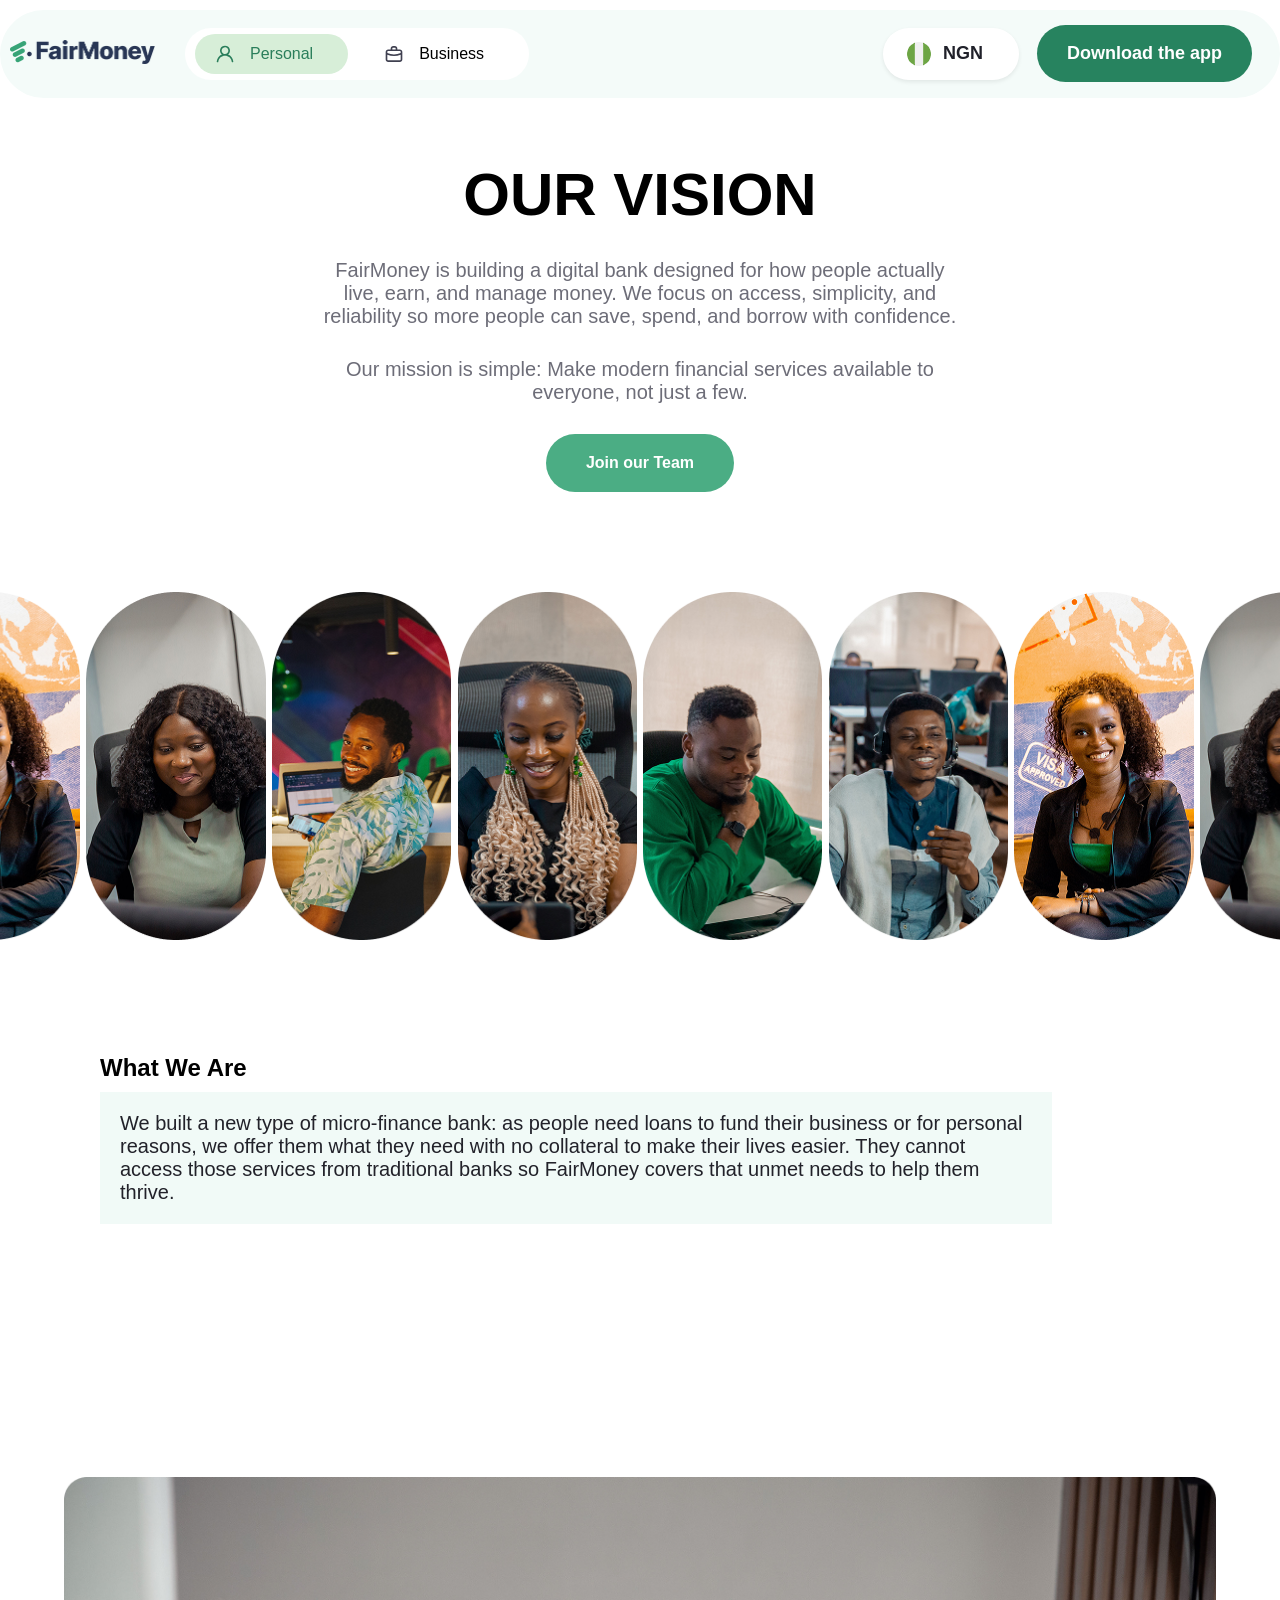
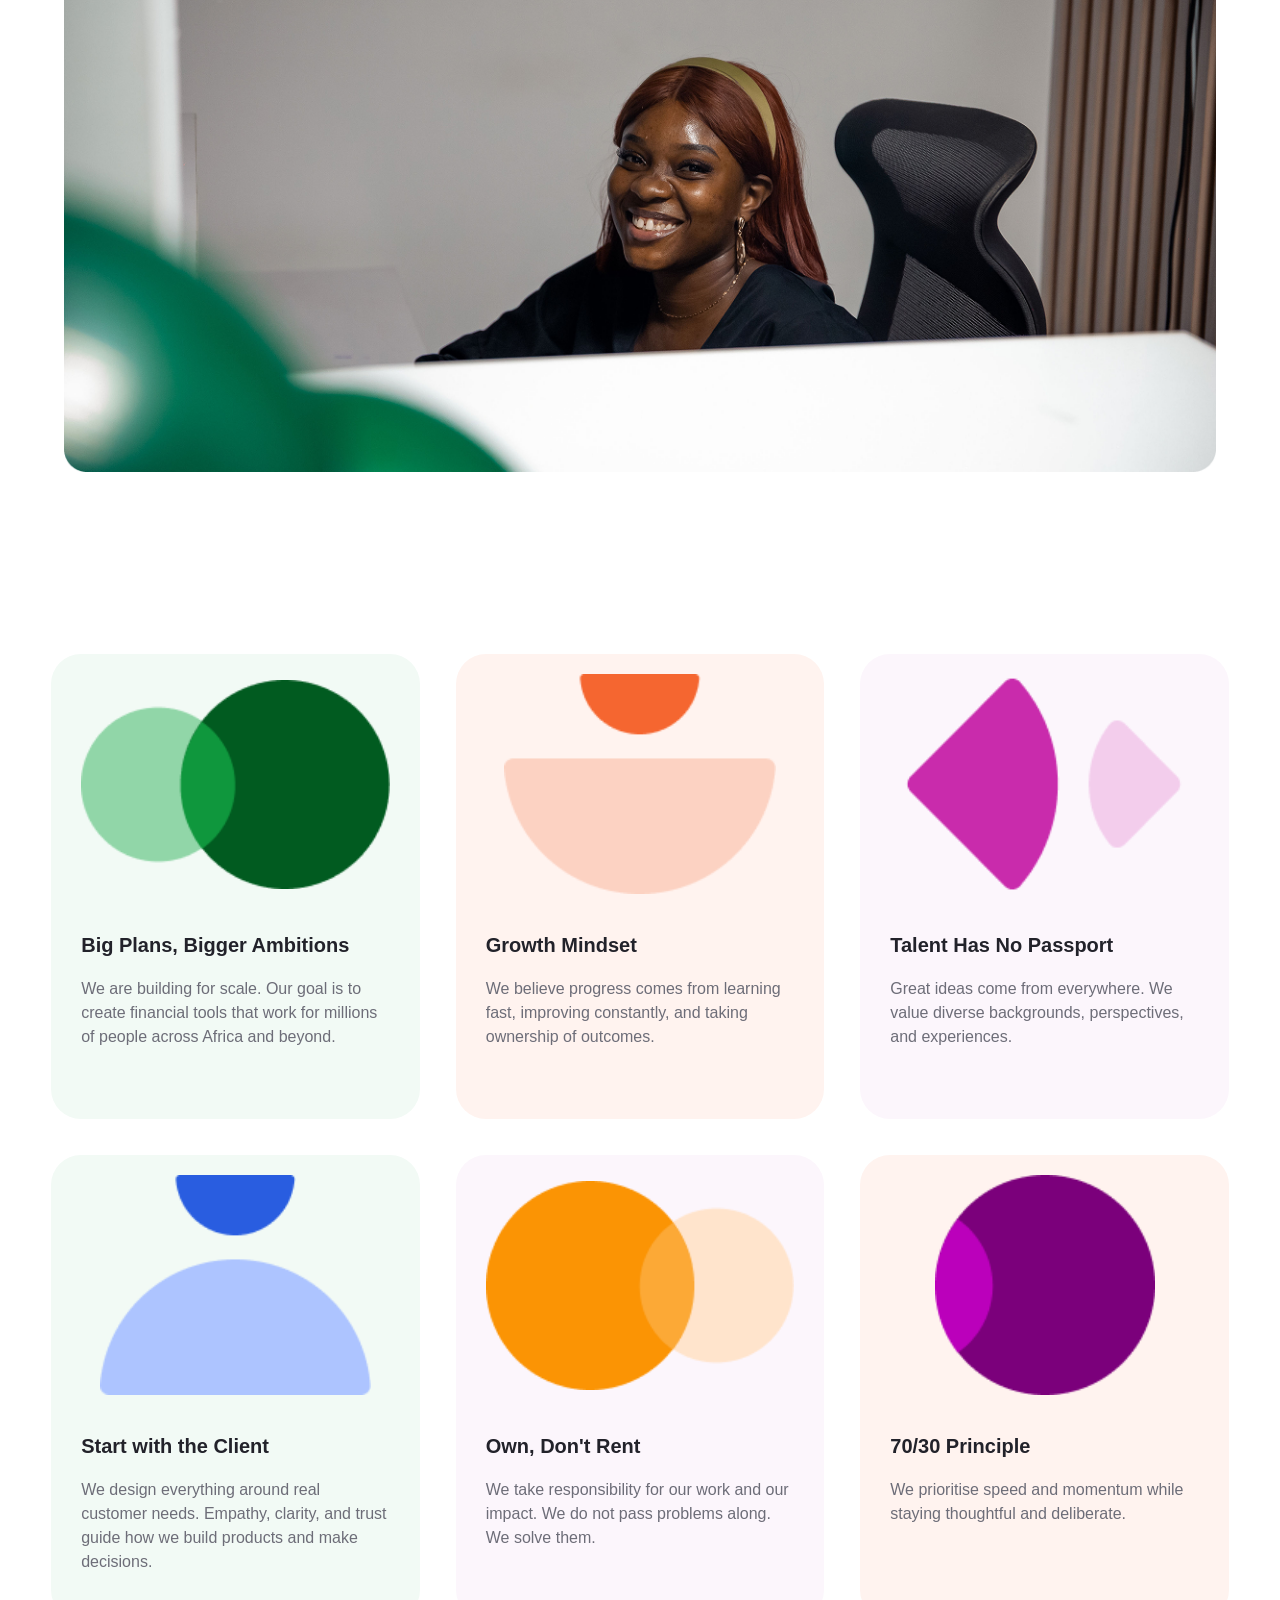
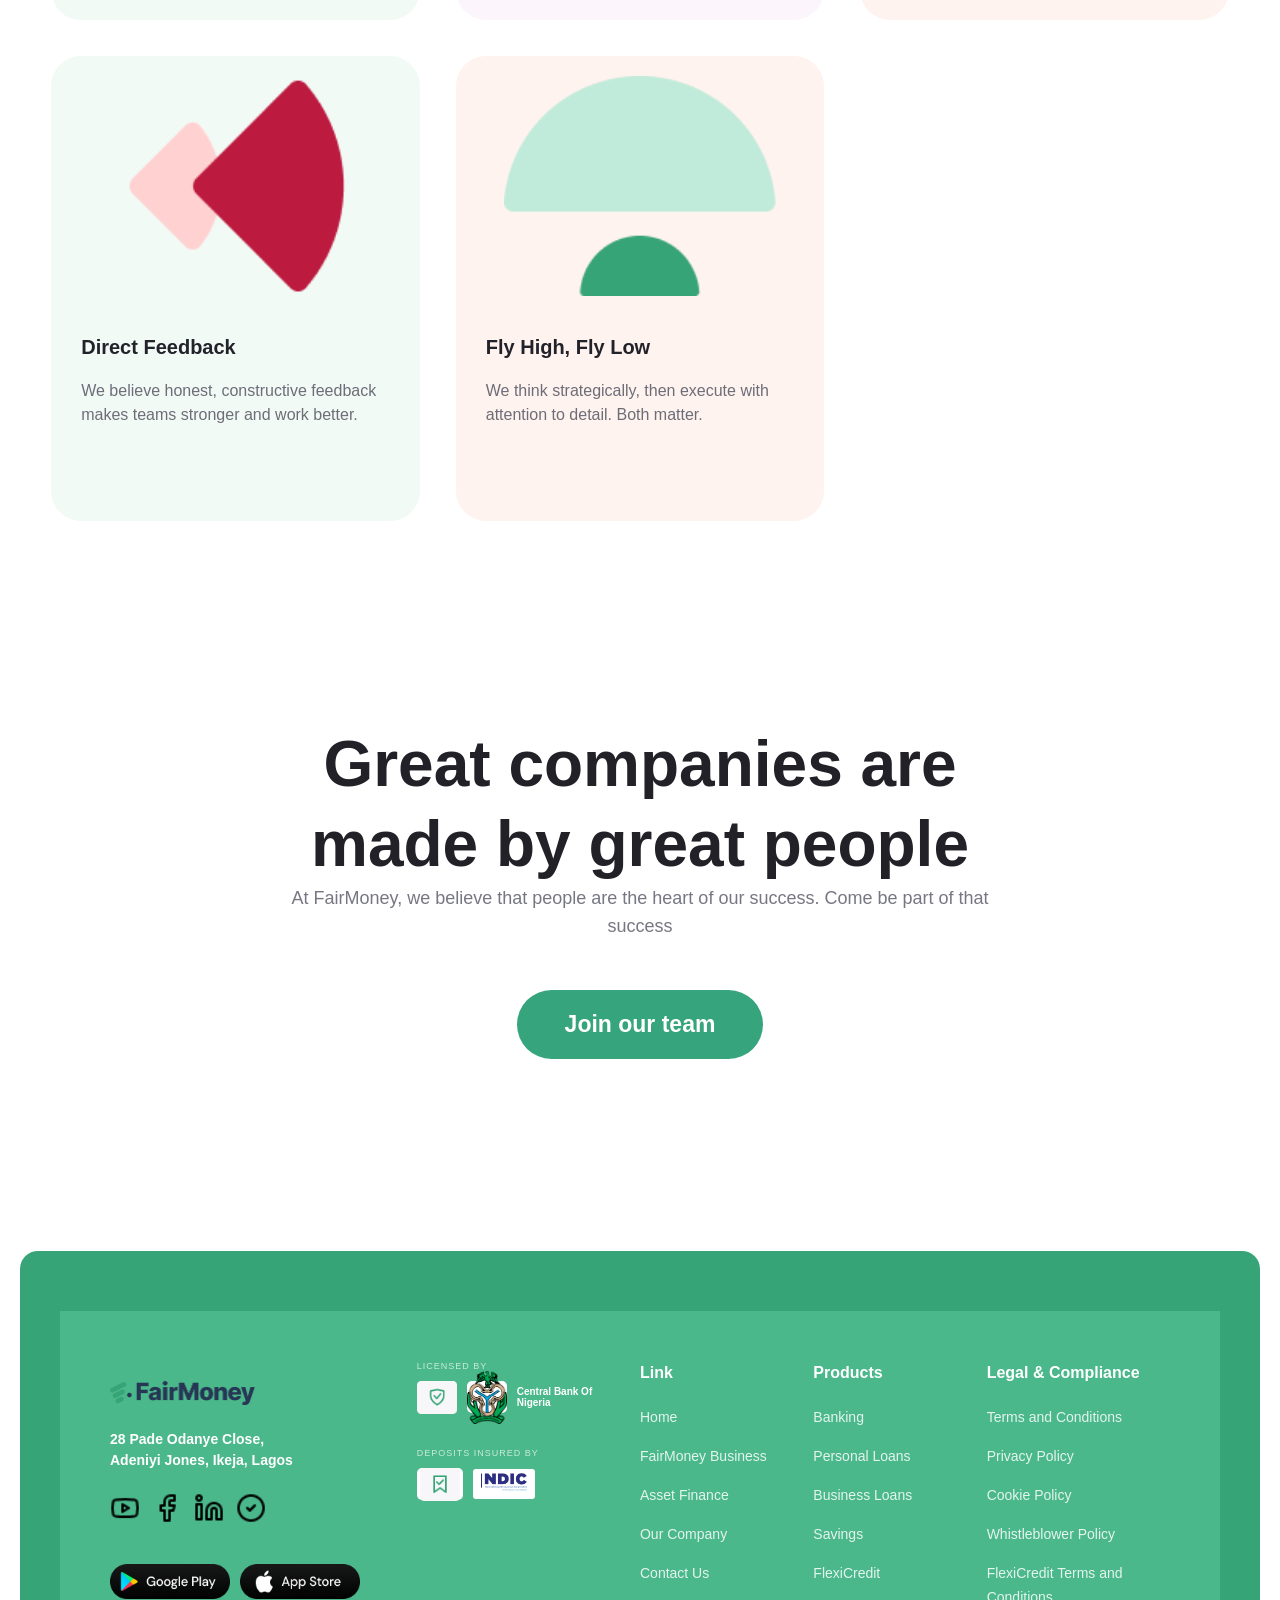
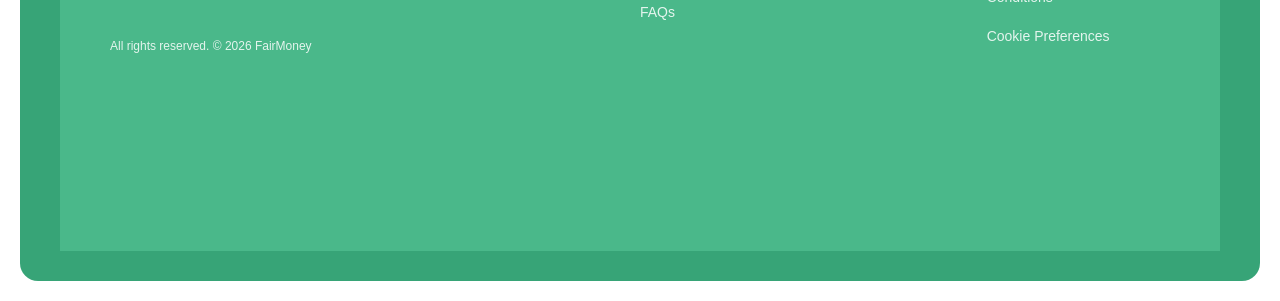
==== otherhtmlfiles/aboutus.html @ 2ae4a9d5 "first commit" ====
<!DOCTYPE html>
<html lang="en">

<head>
    <meta charset="UTF-8">
    <meta name="viewport" content="width=device-width, initial-scale=1.0">
    <title>Document</title>
    <link rel="stylesheet" href="https://cdnjs.cloudflare.com/ajax/libs/font-awesome/7.3.1/css/all.css"
        integrity="sha512-x9WwyMYBnlXMNQ6kQ/Lyzu1NqIhLQKL5Oq6xByfXuRj7s9CskyCbLv/1IjqzJmXwFXWr0ov6jBV7Qbc0hh9nHg=="
        crossorigin="anonymous" referrerpolicy="no-referrer">
   
    <link rel="stylesheet" href="../othercssfiles/aboutus.css">
</head>

<body>
     <header>
        <nav>
            <div class="left">
                <a href=""><img src="../images/fairmoney-logo-DR-jkARz.png" alt="" class="logo">
                </a>
                <div class="button-container">

                    <!-- PERSONAL -->
                    <div class="dropdown">

                        <a href="#" class="green-btn">
                            <img src="../images/default (36).png" alt="">
                            Personal
                            <i class="fa-solid fa-chevron-down"></i>
                        </a>

                        <!-- Personal dropdown starts here -->
                        <div class="dropdown-content">

                            <a href="#">
                                <div class="drop-icon">🏦</div>
                                <h3>Banking</h3>
                            </a>

                            <a href="#">
                                <div class="drop-icon ">💰</div>
                                <h3>Faqs </h3>
                            </a>

                            <a href="#">
                                <div class="drop-icon">🐷</div>
                                <h3>Fairtarget</h3>
                            </a>

                            <a href="#">
                                <div class="drop-icon">📰</div>
                                <h3>Contact Us</h3>
                            </a>

                            <a href="#">
                                <div class="drop-icon">🏢</div>
                                <h3>About Us</h3>
                            </a>

                            <a href="#">
                                <div class="drop-icon">❔</div>
                                <h3>Help and Support</h3>
                            </a>

                        </div>
                    </div>


                    <!-- BUSINESS -->
                    <div class="dropdown">

                        <a href="#" class="white-btn">
                            <img src="../images/default (35).png" alt="">
                            Business
                            <i class="fa-solid fa-chevron-down"></i>
                        </a>

                        <!-- Business dropdown goes here -->
                        <div class="business-dropdown">
                            <!-- Business items will go here -->
                        </div>

                    </div>

                </div>
            </div>
            <div class="nav-right">

                <div class="currency-dropdown">

                    <div class="currency">
                        <img src="../images/default (33).png" alt="">
                        <span>NGN</span>
                        <i class="fa-solid fa-chevron-down"></i>
                    </div>

                    <div class="dropdown-content">

                        <a href="#">
                            <img src="../images/default (33).png" alt="">
                            <span>NGN</span>
                        </a>

                        <a href="#">
                            <img src="kenya.png" alt="">
                            <span>UGA</span>
                        </a>

                        <a href="#">
                            <img src="uganda.png" alt="">
                            <span>ZMB</span>
                        </a>

                    </div>

                </div>

                <a href="#" class="download-btn">
                    Download the app
                </a>
                <a href=""><i class="fa-sharp fa-solid fa-bars"></i></a>


            </div>


        </nav>


    </header>

    
    <section>
        <div class="messi">
            <h1>
                OUR VISION
            </h1>
            <p>FairMoney is building a digital bank designed for how people actually live, earn, and manage money. We
                focus on access, simplicity, and reliability so more people can save, spend, and borrow with confidence.
            </p>
            <p class="poy">Our mission is simple: Make modern financial services available to everyone, not just a few.
            </p>
            <a href="">Join our Team</a>
        </div>


        <!-- <div class="ronaldo">
            <div id="carouselMultiple" class="carousel slide" data-bs-ends="stop"
                style="--bs-carousel-items: 7; --bs-carousel-items-gap: 12em;">
                <div class="d-flex justify-content-between align-items-center">
                    <h5 class="mb-0"></h5>
                    <div>
                        <button class="btn-icon btn-sm" type="button" data-bs-target="#carouselMultiple"
                            data-bs-slide="prev" style="--bs-carousel-control-icon-width: 1rem;">
                            <span class="carousel-icon-prev" aria-hidden="true"></span>
                            <span class="visually-hidden">Previous</span>
                        </button>
                        <button class="btn-icon btn-sm" type="button" data-bs-target="#carouselMultiple"
                            data-bs-slide="next" style="--bs-carousel-control-icon-width: 1rem;">
                            <span class="carousel-icon-next" aria-hidden="true"></span>
                            <span class="visually-hidden">Next</span>
                        </button>
                    </div> -->
                </div>
                <div class="poiu">
                    <div class=""><img src="../images/about-gallery-1-new-TmbBQTeA.png"></div>
                    <div class=""><img src="../images/about-gallery-2-new-Dpon4orM.png"></div>
                    <div class=""><img src="../images/about-gallery-3-new-DwmYxw9A.png"></div>
                    <div class=""><img src="../images/about-gallery-4-new-BgYVNwu7.png"></div>
                    <div class=""><img src="../images/about-gallery-5-new-BTYvTz7O.png"></div>
                    <div class=""><img src="../images/about-gallery-6-new-C3ZZVlAh.png"></div>
                    <div class=""><img src="../images/about-gallery-1-new-TmbBQTeA.png"></div>
                    <div class=""><img src="../images/about-gallery-2-new-Dpon4orM.png"></div>
                </div>
            </div>
        </div>
    </section>
    <section>
        <div class="what">
            <h1>
                What We Are
            </h1>
            <p>We built a new type of micro-finance bank: as people need loans to fund their business or for personal
                reasons, we offer them what they need with no collateral to make their lives easier. They cannot access
                those services from traditional banks so FairMoney covers that unmet needs to help them thrive.</p>
        </div>
    </section>
    <section>
        <div class="popop">
            <img src="../images/about-team-collab-BEfONWB-.png" alt="">

        </div>
    </section>

    <!-- 
    <section>
            <div class="first-flex">
            <div class="fiii">
                <img src="../images/default (1).png" alt="">
                <h2>Big Plans, Bigger Ambitions</h2>
                <p>We are building for scale. Our goal is to create financial tools that work for millions of people
                    across Africa and beyond.</p>
            </div>
            <div class="sec">
                <img src="../images/default (4).png" alt="">
                <h2>Growth Mindset</h2>
                <p>We believe progress comes from learning fast, improving constantly, and taking ownership of
                    outcomes</p>
            </div>
            <div class="the">
                <img src="../images/default (5).png" alt="">
                <h2>Talent Has No Passport</h2>
                <p>Great ideas come from everywhere. We value diverse backgrounds, perspectives, and experiences.
                </p>
            </div>
        </div>
        <div class="second-flex">
            <div class="fir">
                <img src="../images/default (3).png" alt="">
                <h2>Start with the Client</h2>
                <p>We design everything around real customer needs. Empathy, clarity, and trust guide how we build
                    products and make decisions.</p>
            </div>
            <div class="second">
                <img src="../images/orange.png" alt="">
                <h2>Own, Don't Rent </h2>
                <p>We take responsibility for our work and our impact. We do not pass problems along. We solve them.</p>
            </div>
            <div class="third">
                <img src="../images/default (39).png" alt="">
                <h2>70/30 Principle</h2>
                <p>We prioritise speed and momentum while staying thoughtful and deliberate.</p>
            </div>
        </div>
    </section> -->

    <section class="values-container">

        <div class="card green">
            <div class="image">
                <img src="../images/greeeeen.png" alt="">
            </div>
            <h2>Big Plans, Bigger Ambitions</h2>
            <p>
                We are building for scale. Our goal is
                to create financial tools that work for
                millions of people across Africa and
                beyond.
            </p>
        </div>

        <div class="card peach">
            <div class="image">
                <img src="../images/default (4).png" alt="">
            </div>
            <h2>Growth Mindset</h2>
            <p>
                We believe progress comes from
                learning fast, improving constantly,
                and taking ownership of outcomes.
            </p>
        </div>

        <div class="card purple">
            <div class="image">
                <img src="../images/default (5).png" alt="">
            </div>
            <h2>Talent Has No Passport</h2>
            <p>
                Great ideas come from everywhere.
                We value diverse backgrounds,
                perspectives, and experiences.
            </p>
        </div>

        <div class="card green">
            <div class="image">
                <img src="../images/default (3).png" alt="">
            </div>
            <h2>Start with the Client</h2>
            <p>
                We design everything around real
                customer needs. Empathy, clarity,
                and trust guide how we build
                products and make decisions.
            </p>
        </div>

        <div class="card purple">
            <div class="image">
                <img src="../images/orange.png" alt="">
            </div>
            <h2>Own, Don't Rent</h2>
            <p>
                We take responsibility for our work
                and our impact. We do not pass
                problems along. We solve them.
            </p>
        </div>

        <div class="card peach">
            <div class="image">
                <img src="../images/default (39).png" alt="">
            </div>
            <h2>70/30 Principle</h2>
            <p>
                We prioritise speed and momentum
                while staying thoughtful and
                deliberate.
            </p>
        </div>
        <div class="card green">
            <div class="image">
                <img src="../images/default (40).png" alt="">
            </div>
            <h2>Direct Feedback</h2>
            <p>
                We believe honest, constructive feedback makes teams stronger and work better.
            </p>
        </div>

        <div class="card peach">
            <div class="image">
                <img src="../images/green.png" alt="">
            </div>
            <h2>Fly High, Fly Low</h2>
            <p>

                We think strategically, then execute with attention to detail. Both matter.
            </p>
        </div>


    </section>
    <section class="hero">
        <div class="container">

            <h1>
                Great companies are
                made by great people
            </h1>

            <p>
                At FairMoney, we believe that people are the heart of our
                success. Come be part of that success
            </p>

            <a href="#" class="btn">Join our team</a>

        </div>
    </section>
 <footer class="footer">
        <div class="footer-inner">

            <!-- COLUMN 1 -->
            <div class="col brand-col">
                <img src="../images/fairmoney-logo-DR-jkARz.png" class="logo" alt="FairMoney">
                <p class="address">28 Pade Odanye Close,<br>Adeniyi Jones, Ikeja, Lagos</p>

                <div class="socials">
                    <a href="#"><img src="../images/default (25).png" alt=""></a>
                    <a href="#"><img src="../images/default (27).png" alt=""></a>
                    <a href="#"><img src="../images/default (28).png" alt=""></a>
                    <a href="#"><img src="../images/default (29).png" alt=""></a>
                </div>

                <div class="store-btns">
                    <a href="#"><img src="../images/google-play-button-NqrgYMx6 (1).png" alt="Google Play"></a>
                    <a href="#"><img src="../images/app-store-button-BfQfPJOT.png" alt="App Store"></a>
                </div>

                <p class="copy">All rights reserved. © 2026 FairMoney</p>
            </div>

            <!-- COLUMN 2 -->
            <div class="col license-col">
                <p class="label">LICENSED BY</p>
                <div class="badge-row">
                    <div class="badge-white"><img src="../images/default (21).png" alt=""></div>
                    <div class="badge-white"><img src="../images/cbn-logo-official-BcwKI2SC (1).png" alt=""></div>
                    <span>Central Bank Of Nigeria</span>
                </div>

                <p class="label second">DEPOSITS INSURED BY</p>
                <div class="badge-row">
                    <div class="badge-white"><img src="../images/default (22).png" alt=""></div>
                    <div class="ndic-badge"><img src="../images/ndic-logo-updated-h6NStarR (1).png" alt="NDIC"></div>
                </div>
            </div>

            <!-- COLUMN 3 -->
            <div class="col">
                <h4>Link</h4>
                <a href="#">Home</a>
                <a href="#">FairMoney Business</a>
                <a href="#">Asset Finance</a>
                <a href="#">Our Company</a>
                <a href="#">Contact Us</a>
                <a href="#">FAQs</a>
            </div>

            <!-- COLUMN 4 -->
            <div class="col">
                <h4>Products</h4>
                <a href="#">Banking</a>
                <a href="#">Personal Loans</a>
                <a href="#">Business Loans</a>
                <a href="#">Savings</a>
                <a href="#">FlexiCredit</a>
            </div>

            <!-- COLUMN 5 -->
            <div class="col">
                <h4>Legal & Compliance</h4>
                <a href="#">Terms and Conditions</a>
                <a href="#">Privacy Policy</a>
                <a href="#">Cookie Policy</a>
                <a href="#">Whistleblower Policy</a>
                <a href="#">FlexiCredit Terms and Conditions</a>
                <a href="#">Cookie Preferences</a>
            </div>

        </div>
    </footer>
</body>


</html>
---- othercssfiles/aboutus.css ----
* {
    margin: 0;
    padding: 0;
    box-sizing: border-box;
}

body {
    font-family: Inter, sans-serif;
    background-color: white;
}

html {
    scroll-behavior: smooth;
}

body {
    font-family: Inter, sans-serif;


    background: #ffffff;

    -webkit-font-smoothing: antialiased;
}

/* img {
    display: block;
    max-width: 100%;
} */

a {
    text-decoration: none;
    color: inherit;
}

button {
    font-family: inherit;
}


header {
    display: flex;
    justify-content: space-between;
    align-items: center;
    position: relative;
}

nav {
    padding: 10px;
    width: 80%;
    margin: 10px auto;
    background-color: #F4FBF9;
    border-radius: 50px;
    display: flex;
    align-items: center;
    justify-content: space-between;
    position: fixed;
    top: 0;
    left: 0;
    width: 100%;
    z-index: 9999;
}

.left {
    display: flex;
    align-items: center;
    gap: 30px;
}

.logo {
    width: 200px;
    margin-top: 20px;

}

.button-container {
    display: flex;
    align-items: center;
    background-color: white;
    gap: 1em;
    border-radius: 50px;
    padding: 6px 10px;
}

.button-container a {
    display: flex;
    align-items: center;
    justify-content: center;
    gap: 15px;
    padding: 10px 20px;
    border-radius: 50px;
    text-decoration: none;
    flex: 1;
}

.green-btn {
    background-color: #D7EED8;
    color: #2A7E5B;
}

.white-btn {
    background-color: white;
    color: black;
    /* border: 2px solid #008b3c; */
}

.nav-right {
    display: flex;
    align-items: center;
    gap: 18px;
}

/* NGN */
.currency {
    display: flex;
    align-items: center;
    gap: 12px;
    background-color: white;
    padding: 8px 10px;
    border-radius: 40px;
    box-shadow: 0 2px 4px rgba(0, 0, 0, 0.08);
    font-size: 18px;
    font-weight: 600;
    color: #20212a;
}

/* Nigerian flag */
.nigeria-flag {
    width: 36px;
    height: 36px;
    border-radius: 50%;
    background: linear-gradient(to right,
            #68a545 33.3%,
            white 33.3%,
            white 66.6%,
            #68a545 66.6%);
}

/* Download button */
.download-btn {
    background-color: #27835f;
    color: white;
    text-decoration: none;
    padding: 18px 30px;
    border-radius: 40px;
    font-size: 18px;
    font-weight: 600;
}





header a {
    text-decoration: none;
    color: black;
}

.currency-dropdown {
    position: relative;
}

.currency {
    display: flex;
    align-items: center;
    gap: 12px;
    background: white;
    padding: 14px 24px;
    border-radius: 40px;
    cursor: pointer;
}

.dropdown-content {
    display: none;
    position: absolute;
    top: 60px;
    right: 0;
    width: 220px;
    background: white;
    padding: 10px;
    border-radius: 15px;
    box-shadow: 0 4px 15px rgba(0, 0, 0, 0.1);
    z-index: 10;
}

.dropdown-content a {
    display: flex;
    align-items: center;
    gap: 12px;
    padding: 12px;
    text-decoration: none;
    color: #222;
    border-radius: 8px;
}

.dropdown-content a img {
    width: 30px;
    height: 30px;
    object-fit: cover;
}

.dropdown-content a:hover {
    background: #f0f7f3;
}

.currency-dropdown:hover .dropdown-content {
    display: block;
}

.dropdown {
    position: relative;
}

.dropdown-content,
.business-dropdown {
    display: none;
    position: absolute;
    top: 100%;
    left: 0;
    width: 400px;
    background: white;
    border-radius: 15px;
    padding: 10px;
    z-index: 100;
    box-shadow: 0 5px 20px rgba(0, 0, 0, 0.1);
}

.dropdown:hover .dropdown-content {
    display: block;
}

.dropdown:hover .business-dropdown {
    display: block;
}

.fa-bars {
    display: none;
    width: 140px;

}

.messi {
    width: 100%;
    display: flex;
    flex-direction: column;
    align-items: center;
    margin:  100px auto;
}

.messi h1 {
    text-align: center;
    color: black;
    font-family: Inter, sans-serif;
    /* padding: 100px; */
    font-weight: 700;
    font-size: 60px;
    width: 80%;
    margin: auto;
    padding-top: 60px;
    margin-bottom: .5em;
    text-align: center;
}

.messi p {
    text-align: center;
    width: 50%;
    margin: auto;
    margin-bottom: 1.5em;
    color: #6D6D78;
    font-family: Inter, sans-serif;
    font-weight: 400;
    font-size: 20px;

}

.poy {
    text-align: center;
    width: 50%;
    margin: auto;

}

.messi a {
    display: inline-block;
    font-weight: 700;
    font-size: 16px;
    color: white;
    padding: 20px 40px;
    background-color: #4BAD84;
    border-radius: 50px;
    width: fit-content;
    margin: 0 auto;
    text-align: center;
    text-decoration: none;
}

.ronaldo {
    width: 100%;
    margin-bottom: 50px;
    padding: 10px;
    margin: 100px auto;
}
.poiu{
    width: 100%;
    display: flex;
    align-items: center;
    justify-content: center;
    overflow-x: auto;
    gap: .4em;
}
.poiu img {
    width: 14vw;
}

.what {
    width: 90%;
    padding: 100px;

}

.what h1 {
    font-family: Inter, sans-serif;
    font-weight: 48px;
    font-weight: 700;
    color: black;
    margin: 10px auto;
}

.what p {
    background-color: #F1FAF7;
    font-family: Inter, sans-serif;
    font-size: 20px;
    font-weight: 400;
    color: #22222A;
    padding: 20px;

}

.popop {
    display: flex;
    justify-content: center;
    align-items: center;
    min-height: 100vh;
}

.popop img {
    width: 90vw;
    margin: auto;
    max-width: 100%;
    height: auto;
}


.values-container {
    width: 92%;
    margin: 30px auto;
    display: grid;
    grid-template-columns: repeat(3, 1fr);
    gap: 36px;
    border: none;
}

.card {
    padding: 20px 30px;
    border-radius: 30px;
    min-height: 465px;
}

.green {
    background-color: #f2faf5;
    border: none;
}

.peach {
    background-color: #fff3ef;
    border: none;
}

.purple {
    background-color: #fcf6fc;
    border: none;
}

.image {
    width: 100%;
    height: 220px;
    display: flex;
    justify-content: center;
    align-items: center;
    margin-bottom: 40px;
}

.image img {
    width: 100%;
    height: 100%;
    object-fit: contain;
}

.card h2 {
    font-family: Inter, sans-serif;
    font-size: 20px;
    font-weight: 700;
    color: #22222A;
    margin-bottom: 20px;
}

.card p {
    font-family: Inter, sans-serif;
    font-size: 16px;
    font-weight: 400;
    color: #6D6D78;
    line-height: 24px;
}
.footer {
    background-color: #37A477;
    color: #fff;
    padding: 60px 40px 30px;
    border-radius: 18px;
    margin: 20px;
}

.footer-inner {
    padding: 50px;
    width: 100%;
    height: 60vh;
    max-width: 1300px;
    margin: 0 auto;
    display: grid;
    grid-template-columns: 1.6fr 1.1fr 0.8fr 0.8fr 1.1fr;
    gap: 40px;
    background-color: #4AB88A;
}

/* brand */
.logo {
    width: 145px;
    margin-bottom: 20px
}

.address {
    font-size: 14px;
    line-height: 1.5;
    font-weight: 600;
    margin-bottom: 22px;
}

.socials {
    display: flex;
    gap: 10px;
    margin-bottom: 24px;
}

.socials a {
    width: 32px;
    height: 32px;
    /* border:1px solid rgba(255,255,255,0.35);
  border-radius:50%; */
    display: flex;
    align-items: center;
    justify-content: center;
}

.socials img {
    width: 30px;
    height: 30px;
    object-fit: contain
}

.store-btns {
    display: flex;
    gap: 10px;
    margin-bottom: 18px;
}


.store-btns img {
    width: 120px;
}

.copy {
    font-size: 12px;
    opacity: 0.85;
    margin-top: 15px;
}

/* license */
.label {
    font-size: 9px;
    letter-spacing: 1px;
    opacity: 0.7;
    margin-bottom: 10px;
}

.label.second {
    margin-top: 35px
}

.badge-row {
    display: flex;
    align-items: center;
    gap: 10px;
}

.badge-white {
    background: #fff;
    width: 46px;
    height: 32px;
    border-radius: 5px;
    display: flex;
    align-items: center;
    justify-content: center;
}

.badge-white img {
    width: 40px
}

.badge-row span {
    font-size: 10px;
    font-weight: 600;
}


.ndic-badge {
    background: #fff;
    padding: 4px 8px;
    border-radius: 3px;
}

.ndic-badge img {
    height: 18px
}

/* links */
.col h4 {
    font-size: 16px;
    font-weight: 700;
    line-height: 24px;
    margin-bottom: 20px;
}

.col a {
    display: block;
    font-size: 14px;
    line-height: 24px;
    font-weight: 400;
    color: rgba(255, 255, 255, 0.85);
    text-decoration: none;
    margin-bottom: 15px;
}

.col a:hover {
    color: #fff;
    text-decoration: underline;
}



/* TABLET */
@media (max-width: 1000px) {
     nav {
        width: calc(100% - 24px);
        margin: 12px;
        padding: 8px 16px;
    }

    .left {
        gap: 16px;
    }

    .left .logo {
        width: 130px;
        margin-bottom: 0;
    }

    .button-container {
        display: none;
    }

    .nav-right {
        display: flex;
        align-items: center;
        margin-left: auto;
    }

    .nav-right > .currency-dropdown,
    .nav-right > .download-btn {
        display: none;
    }

    .fa-bars {
        display: block;
        width: auto;
        font-size: 24px;
    }

}

@media (max-width: 768px) {
    nav {
        padding: 8px 12px;
    }

    .left {
        gap: 8px;
    }

    .left .logo {
        width: 115px;
    }

    .nav-right {
        gap: 0;
    }
      .hero {
        height: auto;
        min-height: 0;
        flex-direction: column;
        padding: 68px 20px 0;
    }
    .messi h1 {
        font-size: 48px;
        width: 90%;
    }
    .popop{
        margin-bottom: 70px;
    }
    

    .messi p,
    .poy {
        width: 70%;
    }

    .messi a {
        display: inline-block;
        margin: 0 auto;
    }

    .values-container {
        grid-template-columns: repeat(2, 1fr);
        gap: 25px;
    }

    .card {
        padding: 35px;
    }

    .card h2 {
        font-size: 25px;
    }

    .card p {
        font-size: 19px;
    }
     .footer-inner {
        height: auto;
        padding: 32px;
        grid-template-columns: repeat(2, minmax(0, 1fr));
        gap: 32px;
    }

    .brand-col {
        grid-column: 1 / -1;
    }
}
/* MOBILE */
@media (max-width: 600px) {
    .messi {
        padding: 0 16px;
    }

    .messi h1 {
        font-size: 36px;
        width: 100%;
        padding-top: 40px;
    }

    .messi p,
    .poy {
        width: 100%;
        font-size: 18px;
    }

    .messi a {
        display: block;
        width: fit-content;
        margin: 0 auto 40px;
        padding: 16px 28px;
    }

    .what {
        width: 100%;
        padding: 48px 20px;
    }

    .what h1 {
        font-size: 32px;
    }

    .what p {
        font-size: 18px;
    }

    .values-container {
        grid-template-columns: 1fr;
        width: 90%;
        gap: 20px;
    }

    .card {
        min-height: 400px;
        padding: 30px;
    }

    .image {
        height: 190px;
    }

    .card h2 {
        font-size: 23px;
    }

    .card p {
        font-size: 17px;
    }
    .footer-inner {
        padding: 24px 16px;
        grid-template-columns: minmax(0, 1fr);
        gap: 28px;
    }

    .brand-col {
        grid-column: auto;
    }

    .store-btns {
        flex-wrap: wrap;
    }

    .badge-row {
        flex-wrap: wrap;
    }

    .label.second {
        margin-top: 24px;
    }

    .col h4 {
        margin-bottom: 12px;
    }

    .col a {
        margin-bottom: 10px;
    }
}


.hero {
    width: 100%;
    min-height: 680px;
    display: flex;
    justify-content: center;
    align-items: center;
    text-align: center;
}

.container {
    max-width: 1000px;
    width: 100%;
}

.container h1 {
    font-family: Inter, sans-serif;
    font-size: 64px;
    font-weight: 600;
    line-height: 80px;
    color: #222127;
    margin-bottom: 25px;
    text-align: center;
    width: 80%;
    margin: auto;
}

.container p {
    font-family: Inter, sans-serif;
    font-size: 18px;
    font-weight: 400;
    line-height: 28px;
    color: #777783;
    max-width: 750px;
    margin: 0 auto 50px;
}

.btn {
    display: inline-block;
    background-color: #36a47c;
    color: white;
    text-decoration: none;
    font-size: 23px;
    font-weight: bold;
    padding: 21px 48px;
    border-radius: 50px;
}

.btn:hover {
    background-color: #278b67;
}

/* Mobile responsive */

@media (max-width: 768px) {

    .hero {
        min-height: 600px;
    }

    .container h1 {
        font-size: 45px;
        line-height: 1.2;
    }

    .container p {
        font-size: 18px;
        margin-bottom: 35px;
    }

    .btn {
        font-size: 17px;
        padding: 16px 35px;
    }
}

@media (max-width: 480px) {

    .container h1 {
        font-size: 34px;
    }

    .container p {
        font-size: 16px;
    }

}
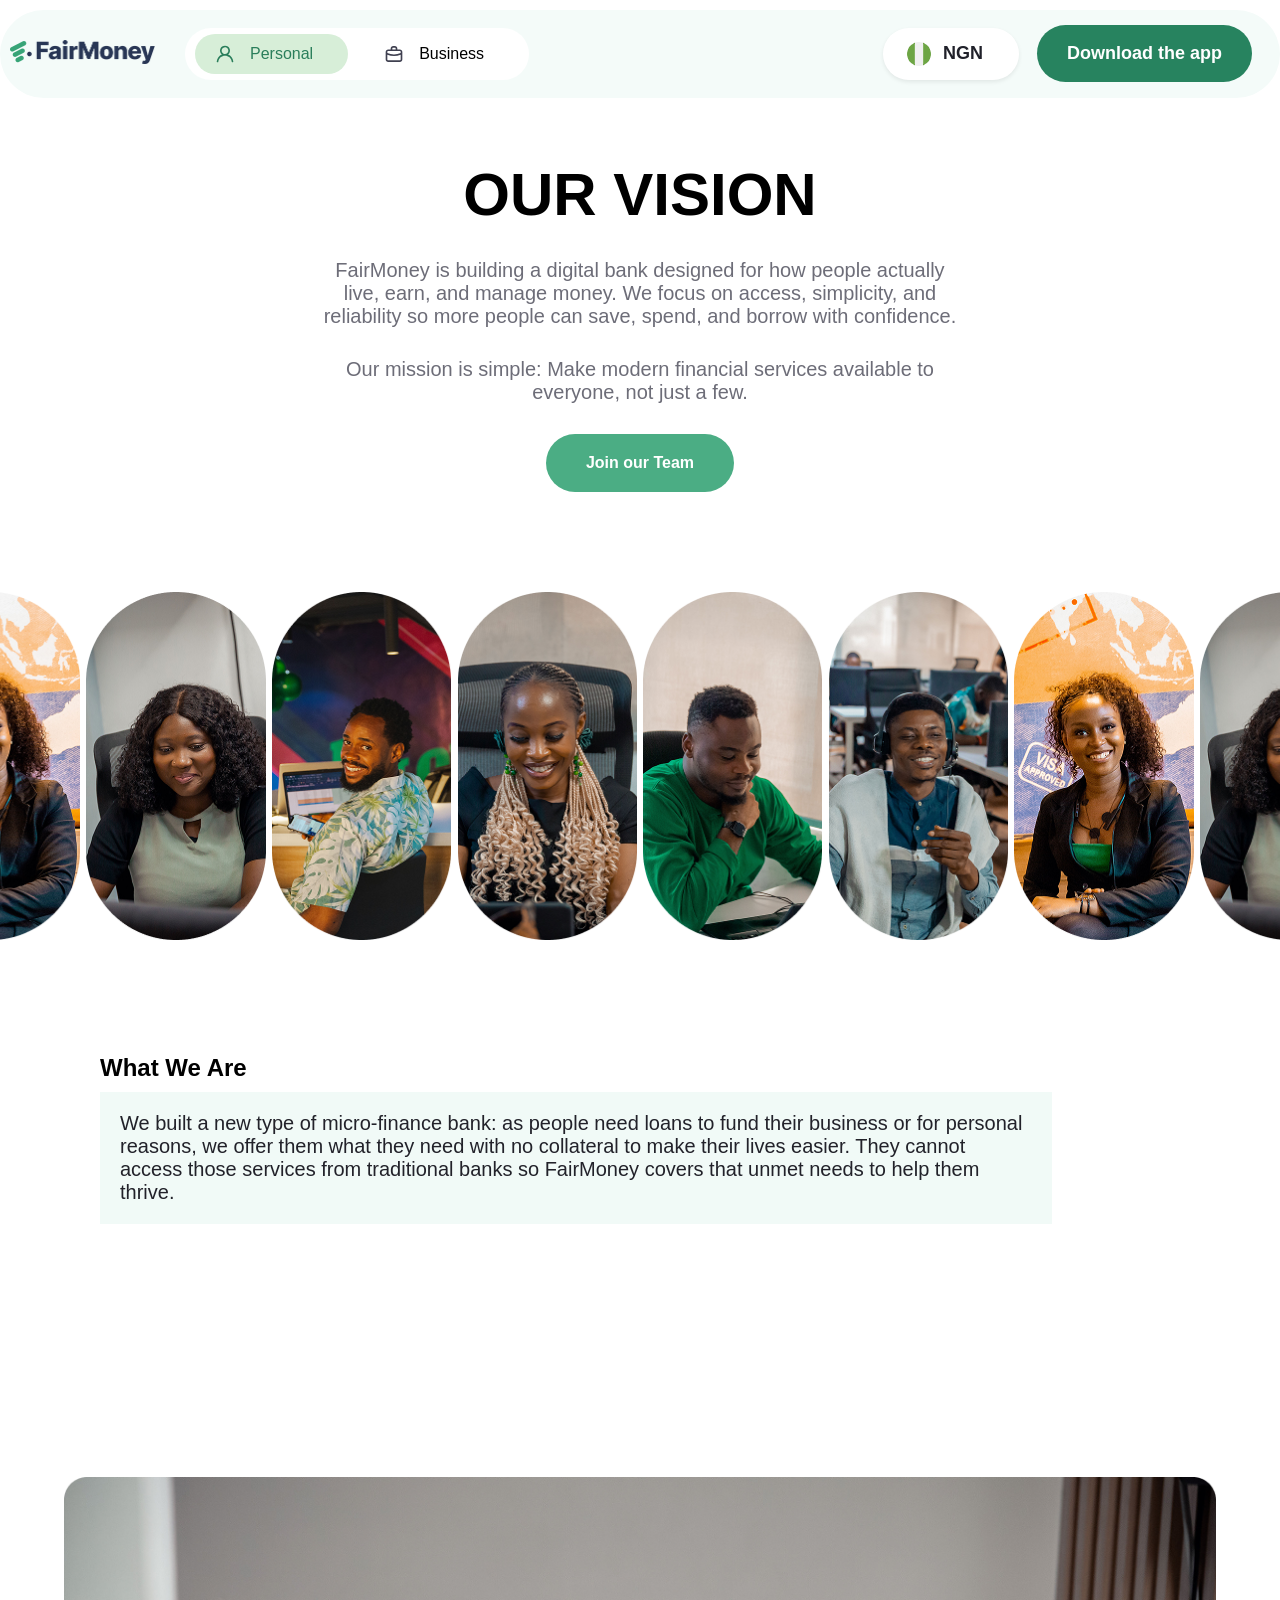
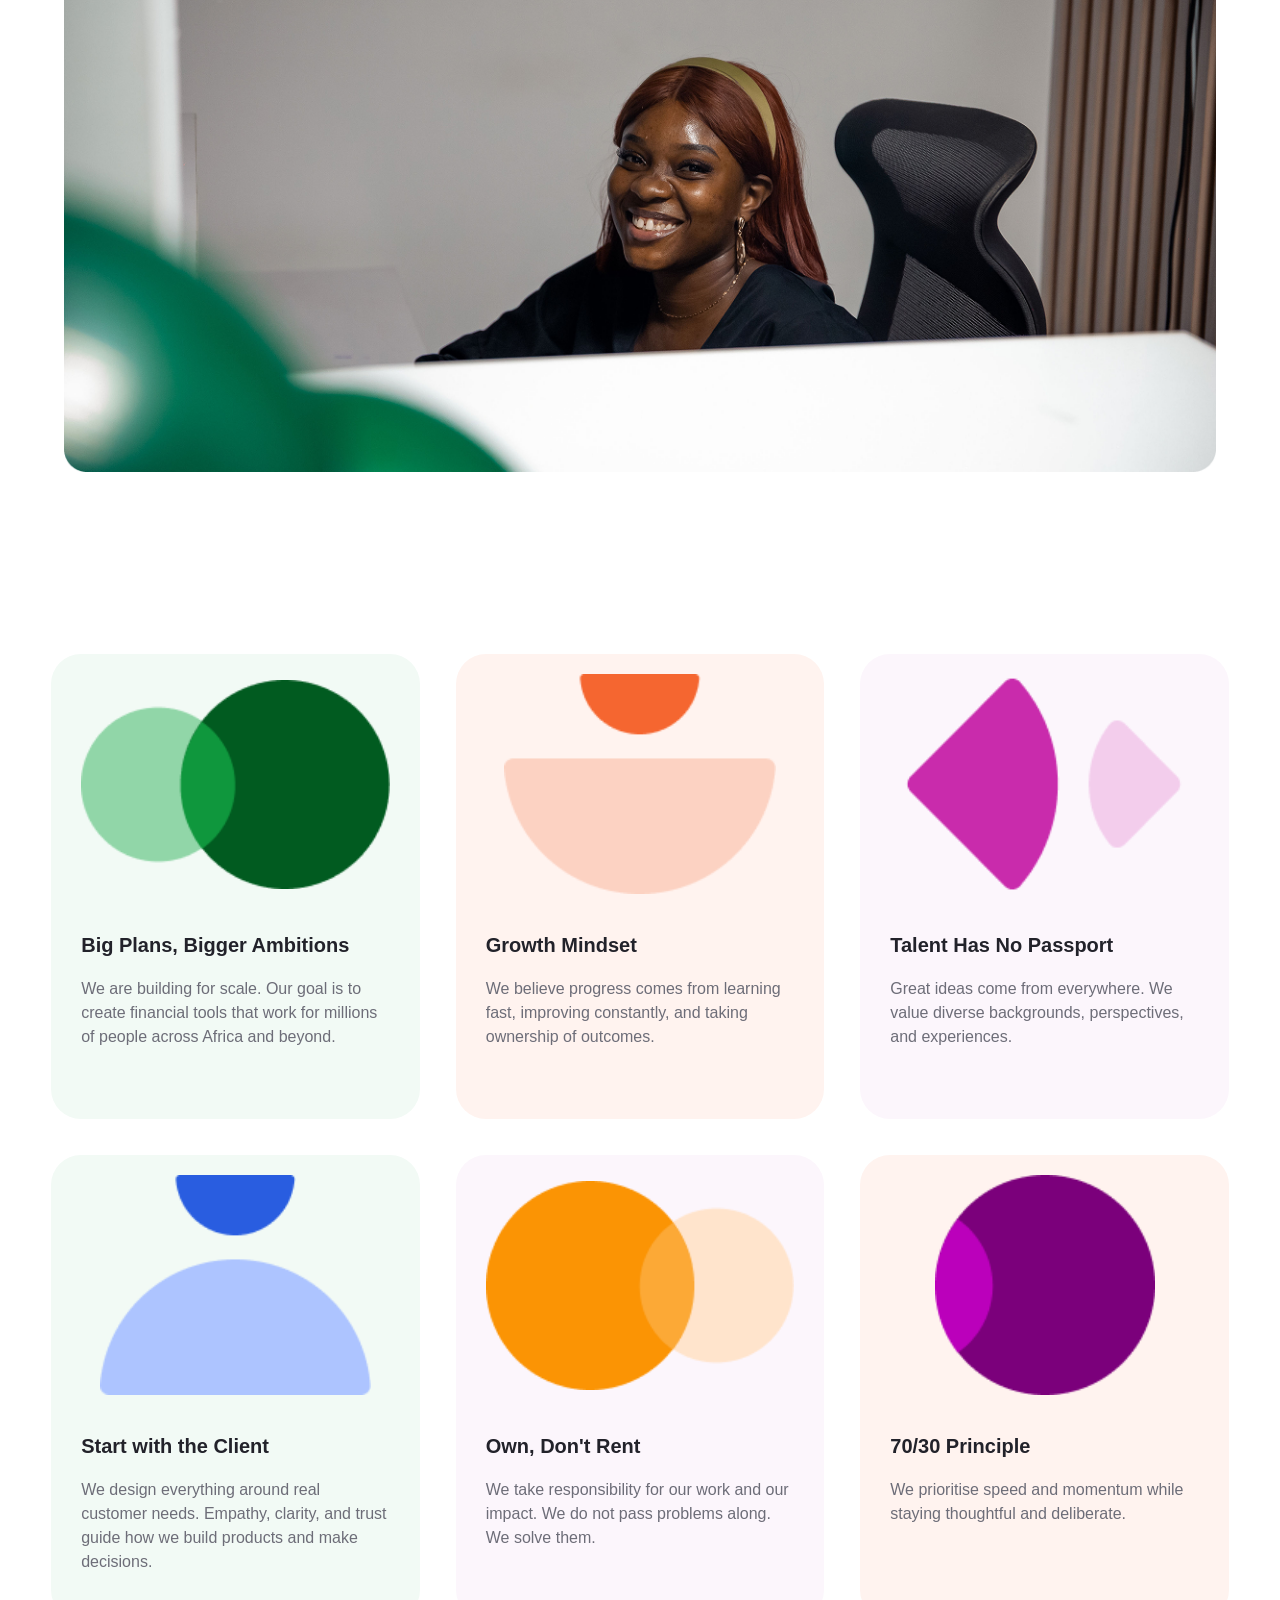
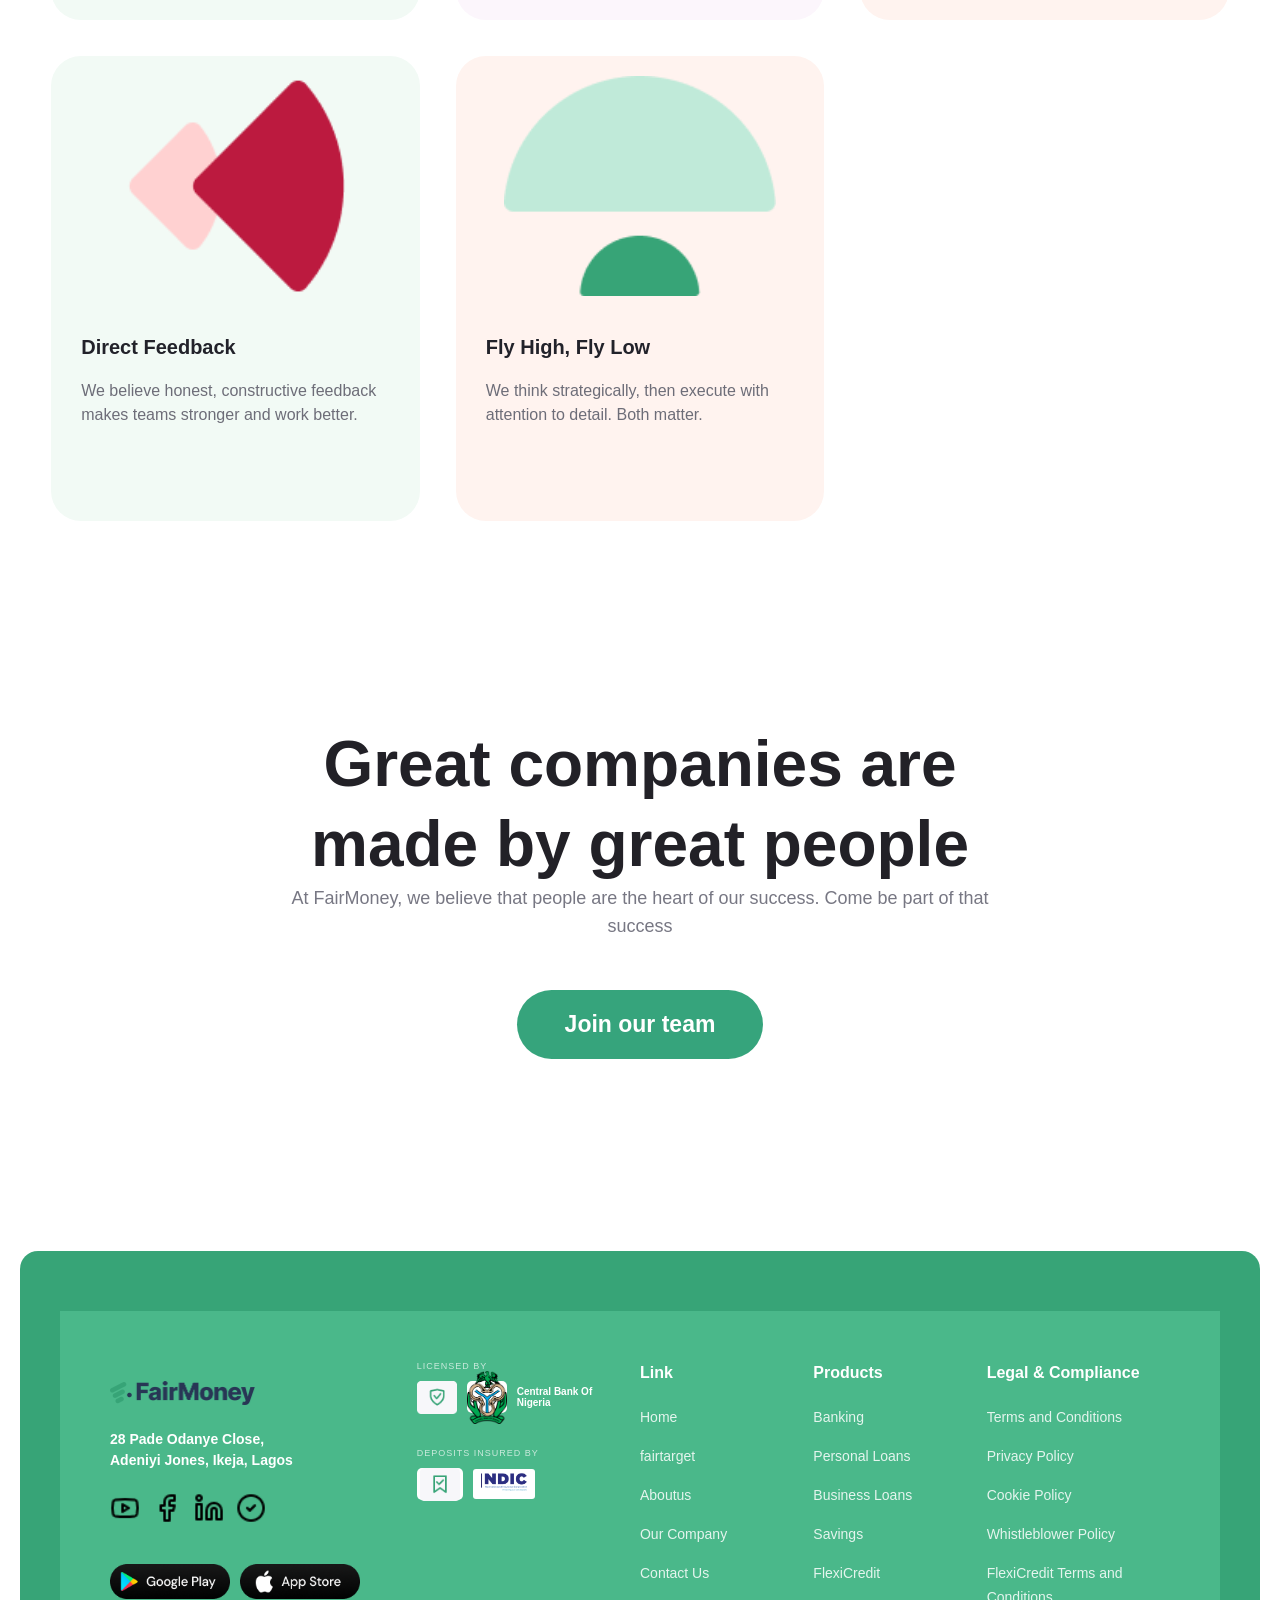
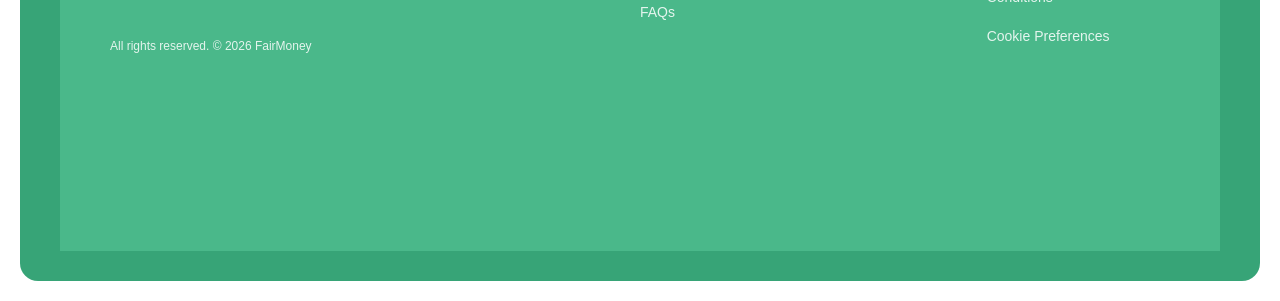
==== commit 792d75e0: "updated" ====
--- a/otherhtmlfiles/aboutus.html
+++ b/otherhtmlfiles/aboutus.html
@@ -4,7 +4,8 @@
 <head>
     <meta charset="UTF-8">
     <meta name="viewport" content="width=device-width, initial-scale=1.0">
-    <title>Document</title>
+    <title>second page</title>
+    <link rel="shortcut icon" href="../images/default (23).png" type="image/x-icon">
     <link rel="stylesheet" href="https://cdnjs.cloudflare.com/ajax/libs/font-awesome/7.3.1/css/all.css"
         integrity="sha512-x9WwyMYBnlXMNQ6kQ/Lyzu1NqIhLQKL5Oq6xByfXuRj7s9CskyCbLv/1IjqzJmXwFXWr0ov6jBV7Qbc0hh9nHg=="
         crossorigin="anonymous" referrerpolicy="no-referrer">
@@ -12,11 +13,11 @@
     <link rel="stylesheet" href="../othercssfiles/aboutus.css">
 </head>
 
-<body>
+<body style="background-color: white;">
      <header>
         <nav>
             <div class="left">
-                <a href=""><img src="../images/fairmoney-logo-DR-jkARz.png" alt="" class="logo">
+                <a href="../index.html"><img src="../images/fairmoney-logo-DR-jkARz.png" alt="" class="logo">
                 </a>
                 <div class="button-container">
 
@@ -391,12 +392,12 @@
             <!-- COLUMN 3 -->
             <div class="col">
                 <h4>Link</h4>
-                <a href="#">Home</a>
-                <a href="#">FairMoney Business</a>
-                <a href="#">Asset Finance</a>
+                <a href="../index.html">Home</a>
+                <a href="../otherhtmlfiles/fairtarget.html">fairtarget</a>
+                <a href="../otherhtmlfiles/aboutus.html">Aboutus</a>
                 <a href="#">Our Company</a>
-                <a href="#">Contact Us</a>
-                <a href="#">FAQs</a>
+                <a href="../otherhtmlfiles/contactus.html">Contact Us</a>
+                <a href="../otherhtmlfiles/faqs.html">FAQs</a>
             </div>
 
             <!-- COLUMN 4 -->
